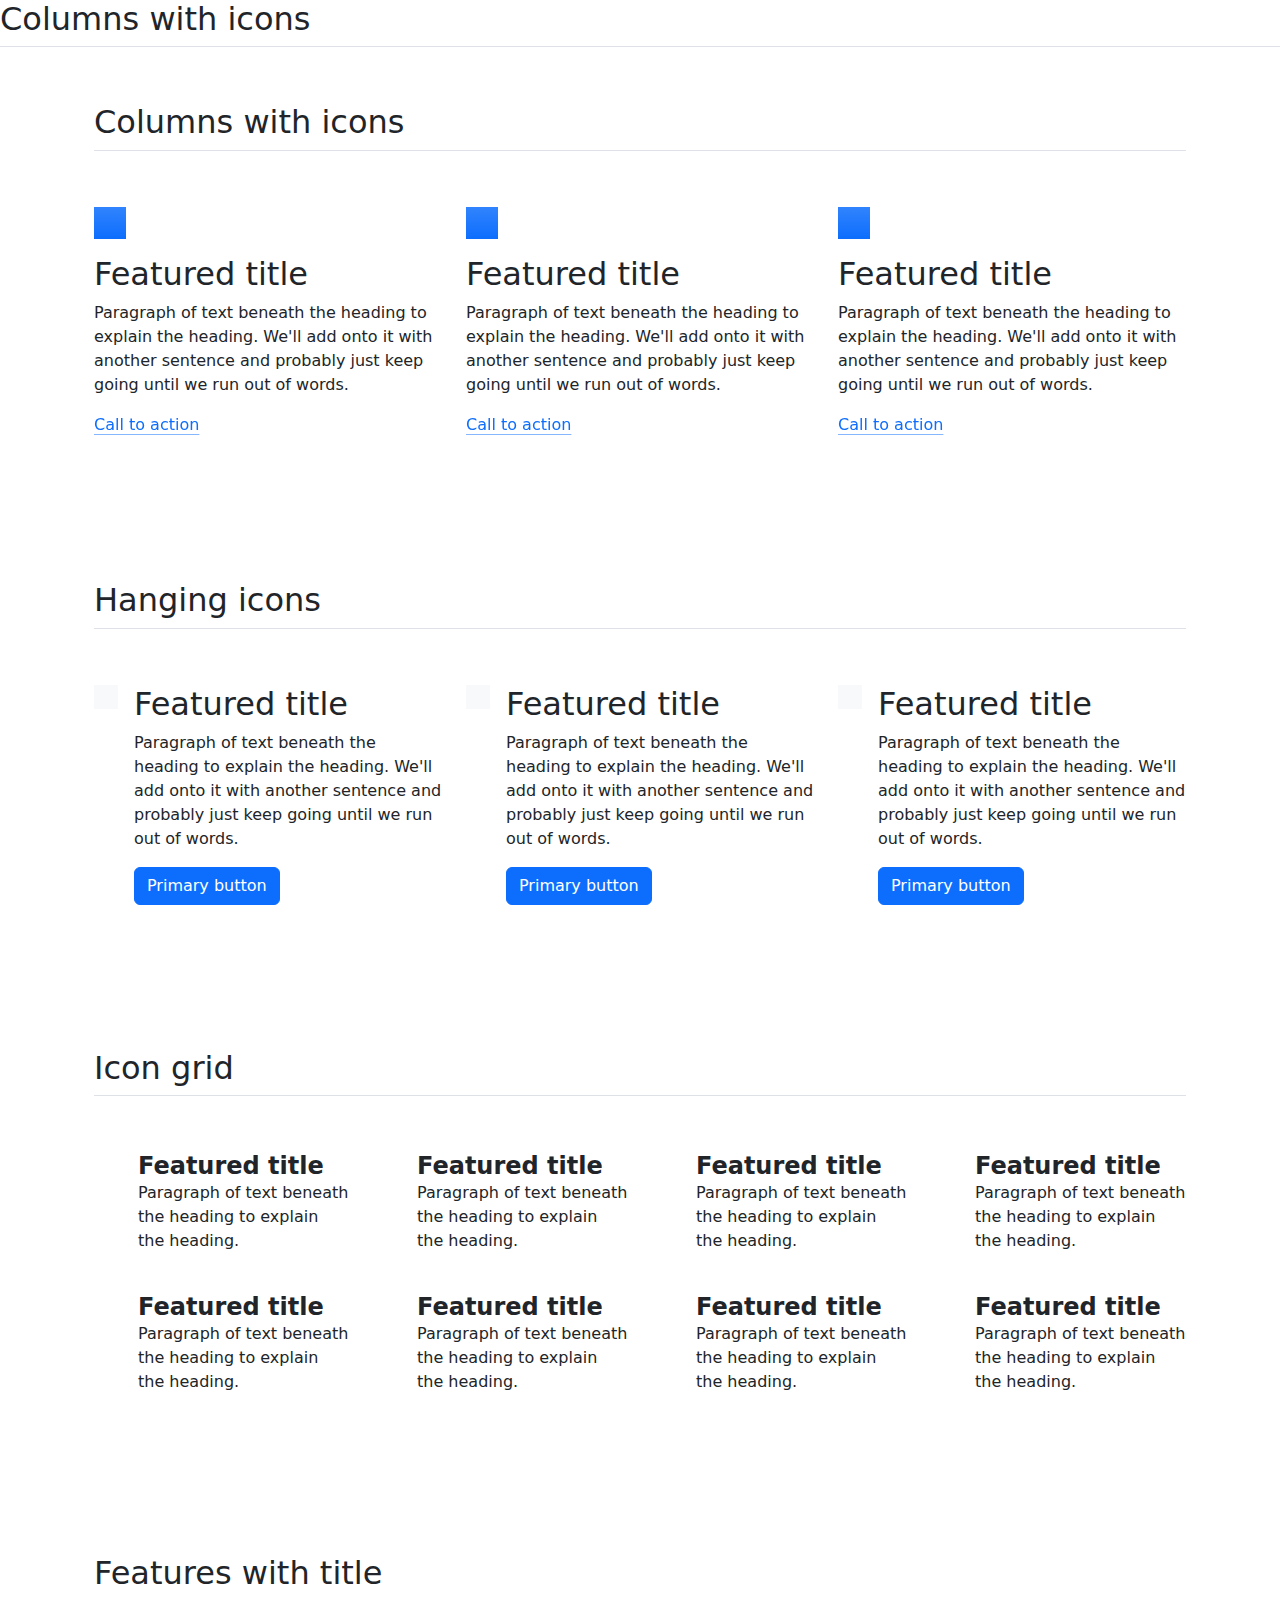
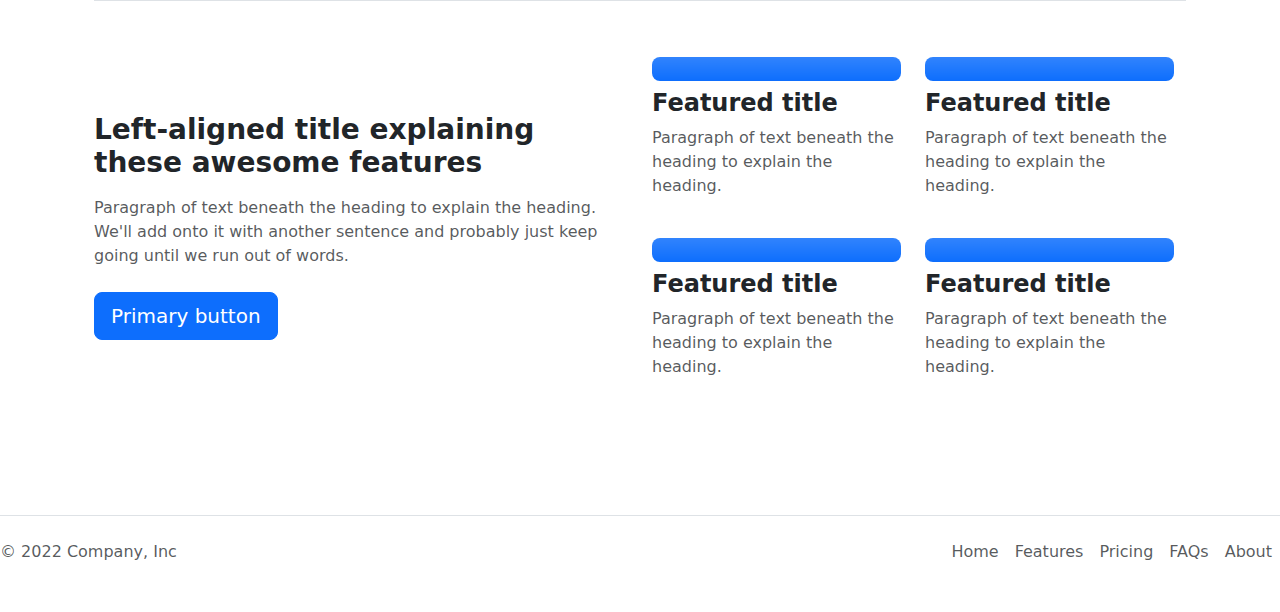
==== src/main/resources/templates/home.html @ d80d6ae2 "v0.1" ====
<!DOCTYPE HTML>
<html xmlns:th="http://www.thymeleaf.org">
    <head>
        <!--/*@thymesVar id="title" type="com.cv.demo.controllers.MainController"*/-->
        <title th:text="${title}"></title>
        <meta http-equiv="Content-Type" content="text/html; charset=UTF-8" />
        <link rel="stylesheet" href="https://cdn.jsdelivr.net/npm/bootstrap@5.2.0/dist/css/bootstrap.min.css">
    </head>

    <body>
    <h2 class="pb-2 border-bottom">Columns with icons</h2>
    <main>
        <h1 class="visually-hidden">Features examples</h1>

        <div class="container px-4 py-5" id="featured-3">
            <h2 class="pb-2 border-bottom">Columns with icons</h2>
            <div class="row g-4 py-5 row-cols-1 row-cols-lg-3">
                <div class="feature col">
                    <div class="feature-icon d-inline-flex align-items-center justify-content-center text-bg-primary bg-gradient fs-2 mb-3">
                        <svg class="bi" width="1em" height="1em"><use xlink:href="#collection"></use></svg>
                    </div>
                    <h3 class="fs-2">Featured title</h3>
                    <p>Paragraph of text beneath the heading to explain the heading. We'll add onto it with another sentence and probably just keep going until we run out of words.</p>
                    <a href="#" class="icon-link d-inline-flex align-items-center">
                        Call to action
                        <svg class="bi" width="1em" height="1em"><use xlink:href="#chevron-right"></use></svg>
                    </a>
                </div>
                <div class="feature col">
                    <div class="feature-icon d-inline-flex align-items-center justify-content-center text-bg-primary bg-gradient fs-2 mb-3">
                        <svg class="bi" width="1em" height="1em"><use xlink:href="#people-circle"></use></svg>
                    </div>
                    <h3 class="fs-2">Featured title</h3>
                    <p>Paragraph of text beneath the heading to explain the heading. We'll add onto it with another sentence and probably just keep going until we run out of words.</p>
                    <a href="#" class="icon-link d-inline-flex align-items-center">
                        Call to action
                        <svg class="bi" width="1em" height="1em"><use xlink:href="#chevron-right"></use></svg>
                    </a>
                </div>
                <div class="feature col">
                    <div class="feature-icon d-inline-flex align-items-center justify-content-center text-bg-primary bg-gradient fs-2 mb-3">
                        <svg class="bi" width="1em" height="1em"><use xlink:href="#toggles2"></use></svg>
                    </div>
                    <h3 class="fs-2">Featured title</h3>
                    <p>Paragraph of text beneath the heading to explain the heading. We'll add onto it with another sentence and probably just keep going until we run out of words.</p>
                    <a href="#" class="icon-link d-inline-flex align-items-center">
                        Call to action
                        <svg class="bi" width="1em" height="1em"><use xlink:href="#chevron-right"></use></svg>
                    </a>
                </div>
            </div>
        </div>

        <div class="b-example-divider"></div>

        <div class="container px-4 py-5" id="hanging-icons">
            <h2 class="pb-2 border-bottom">Hanging icons</h2>
            <div class="row g-4 py-5 row-cols-1 row-cols-lg-3">
                <div class="col d-flex align-items-start">
                    <div class="icon-square text-bg-light d-inline-flex align-items-center justify-content-center fs-4 flex-shrink-0 me-3">
                        <svg class="bi" width="1em" height="1em"><use xlink:href="#toggles2"></use></svg>
                    </div>
                    <div>
                        <h3 class="fs-2">Featured title</h3>
                        <p>Paragraph of text beneath the heading to explain the heading. We'll add onto it with another sentence and probably just keep going until we run out of words.</p>
                        <a href="#" class="btn btn-primary">
                            Primary button
                        </a>
                    </div>
                </div>
                <div class="col d-flex align-items-start">
                    <div class="icon-square text-bg-light d-inline-flex align-items-center justify-content-center fs-4 flex-shrink-0 me-3">
                        <svg class="bi" width="1em" height="1em"><use xlink:href="#cpu-fill"></use></svg>
                    </div>
                    <div>
                        <h3 class="fs-2">Featured title</h3>
                        <p>Paragraph of text beneath the heading to explain the heading. We'll add onto it with another sentence and probably just keep going until we run out of words.</p>
                        <a href="#" class="btn btn-primary">
                            Primary button
                        </a>
                    </div>
                </div>
                <div class="col d-flex align-items-start">
                    <div class="icon-square text-bg-light d-inline-flex align-items-center justify-content-center fs-4 flex-shrink-0 me-3">
                        <svg class="bi" width="1em" height="1em"><use xlink:href="#tools"></use></svg>
                    </div>
                    <div>
                        <h3 class="fs-2">Featured title</h3>
                        <p>Paragraph of text beneath the heading to explain the heading. We'll add onto it with another sentence and probably just keep going until we run out of words.</p>
                        <a href="#" class="btn btn-primary">
                            Primary button
                        </a>
                    </div>
                </div>
            </div>
        </div>

        <div class="b-example-divider"></div>

        <div class="container px-4 py-5" id="icon-grid">
            <h2 class="pb-2 border-bottom">Icon grid</h2>

            <div class="row row-cols-1 row-cols-sm-2 row-cols-md-3 row-cols-lg-4 g-4 py-5">
                <div class="col d-flex align-items-start">
                    <svg class="bi text-muted flex-shrink-0 me-3" width="1.75em" height="1.75em"><use xlink:href="#bootstrap"></use></svg>
                    <div>
                        <h3 class="fw-bold mb-0 fs-4">Featured title</h3>
                        <p>Paragraph of text beneath the heading to explain the heading.</p>
                    </div>
                </div>
                <div class="col d-flex align-items-start">
                    <svg class="bi text-muted flex-shrink-0 me-3" width="1.75em" height="1.75em"><use xlink:href="#cpu-fill"></use></svg>
                    <div>
                        <h3 class="fw-bold mb-0 fs-4">Featured title</h3>
                        <p>Paragraph of text beneath the heading to explain the heading.</p>
                    </div>
                </div>
                <div class="col d-flex align-items-start">
                    <svg class="bi text-muted flex-shrink-0 me-3" width="1.75em" height="1.75em"><use xlink:href="#calendar3"></use></svg>
                    <div>
                        <h3 class="fw-bold mb-0 fs-4">Featured title</h3>
                        <p>Paragraph of text beneath the heading to explain the heading.</p>
                    </div>
                </div>
                <div class="col d-flex align-items-start">
                    <svg class="bi text-muted flex-shrink-0 me-3" width="1.75em" height="1.75em"><use xlink:href="#home"></use></svg>
                    <div>
                        <h3 class="fw-bold mb-0 fs-4">Featured title</h3>
                        <p>Paragraph of text beneath the heading to explain the heading.</p>
                    </div>
                </div>
                <div class="col d-flex align-items-start">
                    <svg class="bi text-muted flex-shrink-0 me-3" width="1.75em" height="1.75em"><use xlink:href="#speedometer2"></use></svg>
                    <div>
                        <h3 class="fw-bold mb-0 fs-4">Featured title</h3>
                        <p>Paragraph of text beneath the heading to explain the heading.</p>
                    </div>
                </div>
                <div class="col d-flex align-items-start">
                    <svg class="bi text-muted flex-shrink-0 me-3" width="1.75em" height="1.75em"><use xlink:href="#toggles2"></use></svg>
                    <div>
                        <h3 class="fw-bold mb-0 fs-4">Featured title</h3>
                        <p>Paragraph of text beneath the heading to explain the heading.</p>
                    </div>
                </div>
                <div class="col d-flex align-items-start">
                    <svg class="bi text-muted flex-shrink-0 me-3" width="1.75em" height="1.75em"><use xlink:href="#geo-fill"></use></svg>
                    <div>
                        <h3 class="fw-bold mb-0 fs-4">Featured title</h3>
                        <p>Paragraph of text beneath the heading to explain the heading.</p>
                    </div>
                </div>
                <div class="col d-flex align-items-start">
                    <svg class="bi text-muted flex-shrink-0 me-3" width="1.75em" height="1.75em"><use xlink:href="#tools"></use></svg>
                    <div>
                        <h3 class="fw-bold mb-0 fs-4">Featured title</h3>
                        <p>Paragraph of text beneath the heading to explain the heading.</p>
                    </div>
                </div>
            </div>
        </div>

        <div class="b-example-divider"></div>

        <div class="container px-4 py-5">
            <h2 class="pb-2 border-bottom">Features with title</h2>

            <div class="row row-cols-1 row-cols-md-2 align-items-md-center g-5 py-5">
                <div class="d-flex flex-column align-items-start gap-2">
                    <h3 class="fw-bold">Left-aligned title explaining these awesome features</h3>
                    <p class="text-muted">Paragraph of text beneath the heading to explain the heading. We'll add onto it with another sentence and probably just keep going until we run out of words.</p>
                    <a href="#" class="btn btn-primary btn-lg">Primary button</a>
                </div>
                <div class="row row-cols-1 row-cols-sm-2 g-4">
                    <div class="d-flex flex-column gap-2">
                        <div class="feature-icon-small d-inline-flex align-items-center justify-content-center text-bg-primary bg-gradient fs-4 rounded-3">
                            <svg class="bi" width="1em" height="1em">
                                <use xlink:href="#collection"></use>
                            </svg>
                        </div>
                        <h4 class="fw-semibold mb-0">Featured title</h4>
                        <p class="text-muted">Paragraph of text beneath the heading to explain the heading.</p>
                    </div>

                    <div class="d-flex flex-column gap-2">
                        <div class="feature-icon-small d-inline-flex align-items-center justify-content-center text-bg-primary bg-gradient fs-4 rounded-3">
                            <svg class="bi" width="1em" height="1em">
                                <use xlink:href="#gear-fill"></use>
                            </svg>
                        </div>
                        <h4 class="fw-semibold mb-0">Featured title</h4>
                        <p class="text-muted">Paragraph of text beneath the heading to explain the heading.</p>
                    </div>

                    <div class="d-flex flex-column gap-2">
                        <div class="feature-icon-small d-inline-flex align-items-center justify-content-center text-bg-primary bg-gradient fs-4 rounded-3">
                            <svg class="bi" width="1em" height="1em">
                                <use xlink:href="#speedometer"></use>
                            </svg>
                        </div>
                        <h4 class="fw-semibold mb-0">Featured title</h4>
                        <p class="text-muted">Paragraph of text beneath the heading to explain the heading.</p>
                    </div>

                    <div class="d-flex flex-column gap-2">
                        <div class="feature-icon-small d-inline-flex align-items-center justify-content-center text-bg-primary bg-gradient fs-4 rounded-3">
                            <svg class="bi" width="1em" height="1em">
                                <use xlink:href="#table"></use>
                            </svg>
                        </div>
                        <h4 class="fw-semibold mb-0">Featured title</h4>
                        <p class="text-muted">Paragraph of text beneath the heading to explain the heading.</p>
                    </div>
                </div>
            </div>
        </div>
    </main>
    <footer class="d-flex flex-wrap justify-content-between align-items-center py-3 my-4 border-top">
        <p class="col-md-4 mb-0 text-muted">© 2022 Company, Inc</p>

        <a href="/" class="col-md-4 d-flex align-items-center justify-content-center mb-3 mb-md-0 me-md-auto link-dark text-decoration-none">
            <svg class="bi me-2" width="40" height="32"><use xlink:href="#bootstrap"></use></svg>
        </a>

        <ul class="nav col-md-4 justify-content-end">
            <li class="nav-item"><a href="#" class="nav-link px-2 text-muted">Home</a></li>
            <li class="nav-item"><a href="#" class="nav-link px-2 text-muted">Features</a></li>
            <li class="nav-item"><a href="#" class="nav-link px-2 text-muted">Pricing</a></li>
            <li class="nav-item"><a href="#" class="nav-link px-2 text-muted">FAQs</a></li>
            <li class="nav-item"><a href="#" class="nav-link px-2 text-muted">About</a></li>
        </ul>
    </footer>
    <!--/*@thymesVar id="title" type="com.cv.demo.controllers.MainController"*/-->
    <p th:text="'Hello, ' + ${title} + '!'"></p>
    </body>
</html>
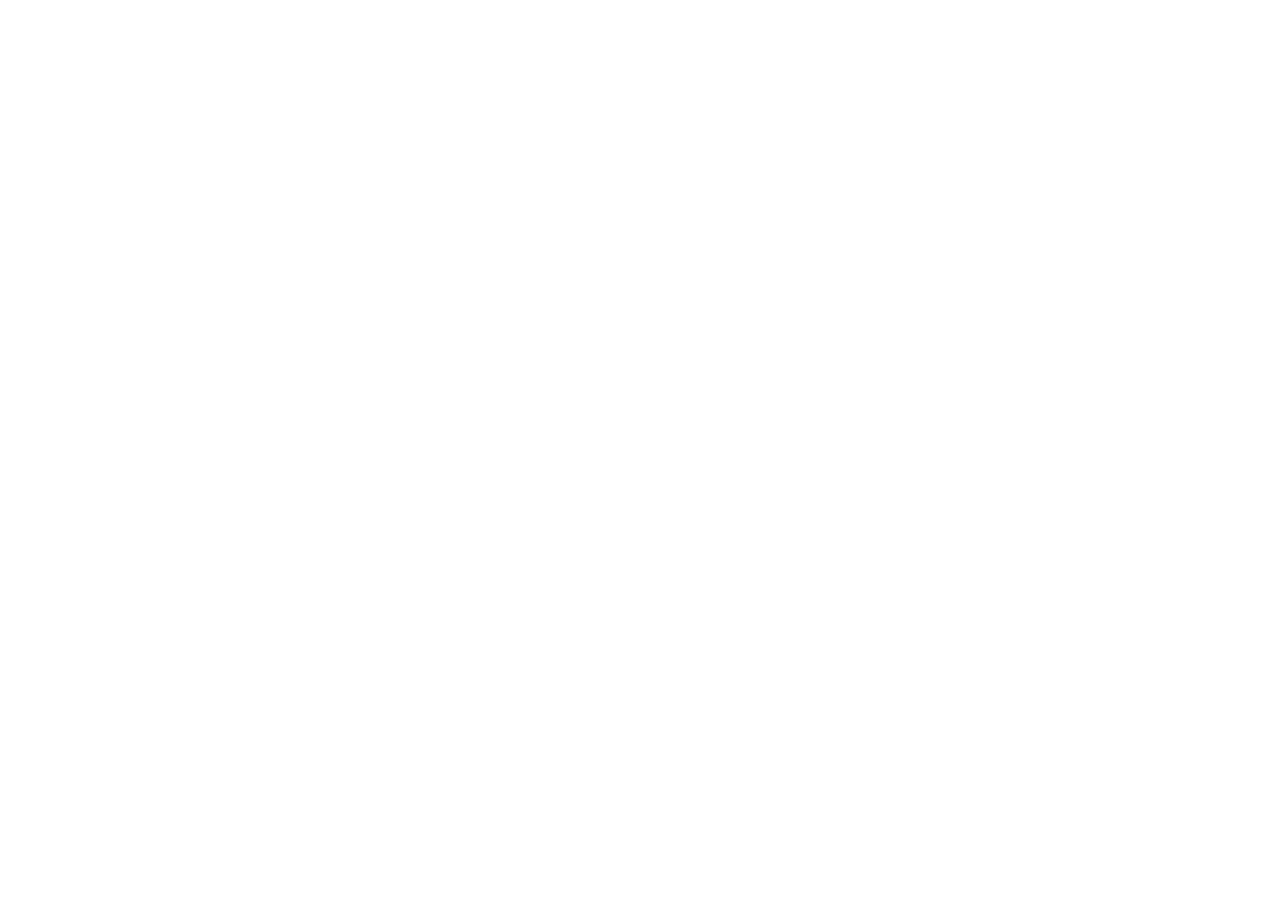
==== commit 36dc61bf: "Creating table , adding projects" ====
--- a/src/main/resources/templates/home.html
+++ b/src/main/resources/templates/home.html
@@ -1,7 +1,8 @@
+<!--
 <!DOCTYPE HTML>
 <html xmlns:th="http://www.thymeleaf.org">
     <head>
-        <!--/*@thymesVar id="title" type="com.cv.demo.controllers.MainController"*/-->
+        &lt;!&ndash;/*@thymesVar id="title" type="com.cv.demo.controllers.MainController"*/&ndash;&gt;
         <title th:text="${title}"></title>
         <meta http-equiv="Content-Type" content="text/html; charset=UTF-8" />
         <link rel="stylesheet" href="https://cdn.jsdelivr.net/npm/bootstrap@5.2.0/dist/css/bootstrap.min.css">
@@ -230,7 +231,7 @@
             <li class="nav-item"><a href="#" class="nav-link px-2 text-muted">About</a></li>
         </ul>
     </footer>
-    <!--/*@thymesVar id="title" type="com.cv.demo.controllers.MainController"*/-->
+    &lt;!&ndash;/*@thymesVar id="title" type="com.cv.demo.controllers.MainController"*/&ndash;&gt;
     <p th:text="'Hello, ' + ${title} + '!'"></p>
     </body>
-</html>+</html>-->
